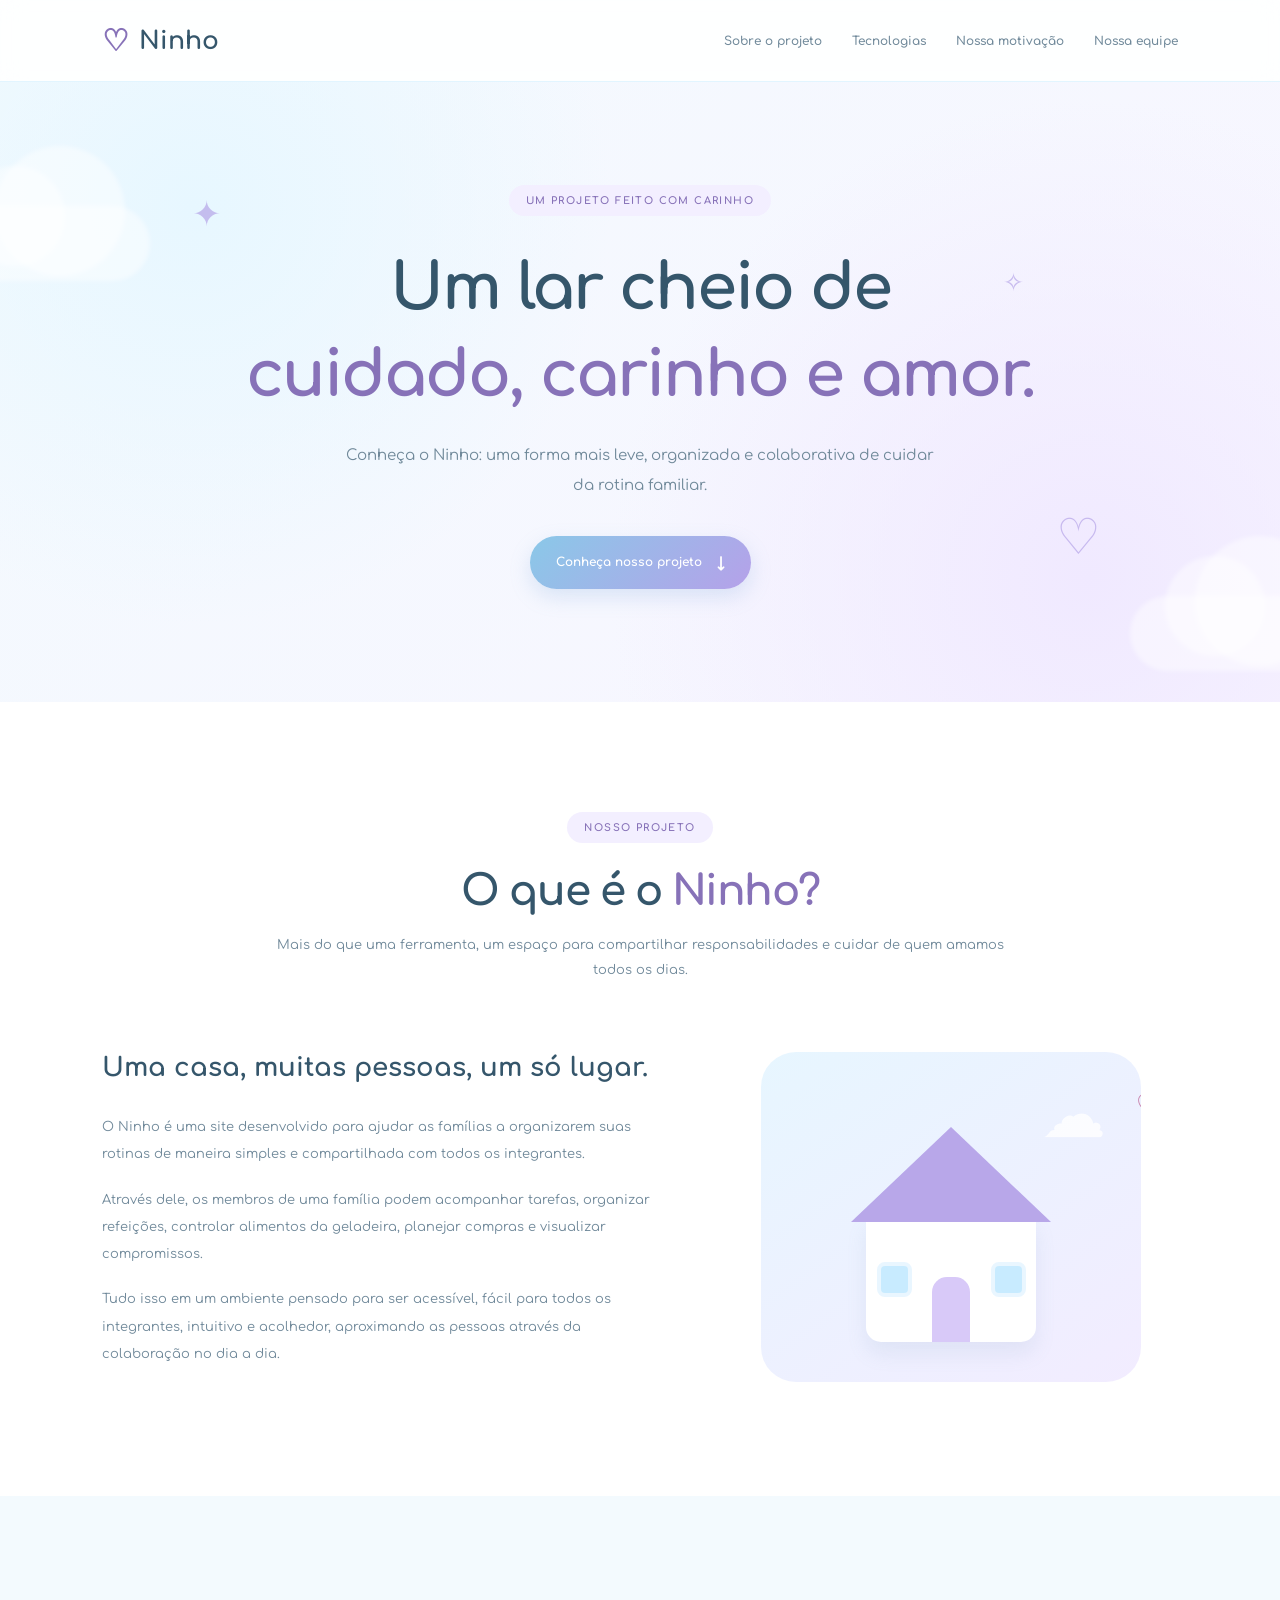
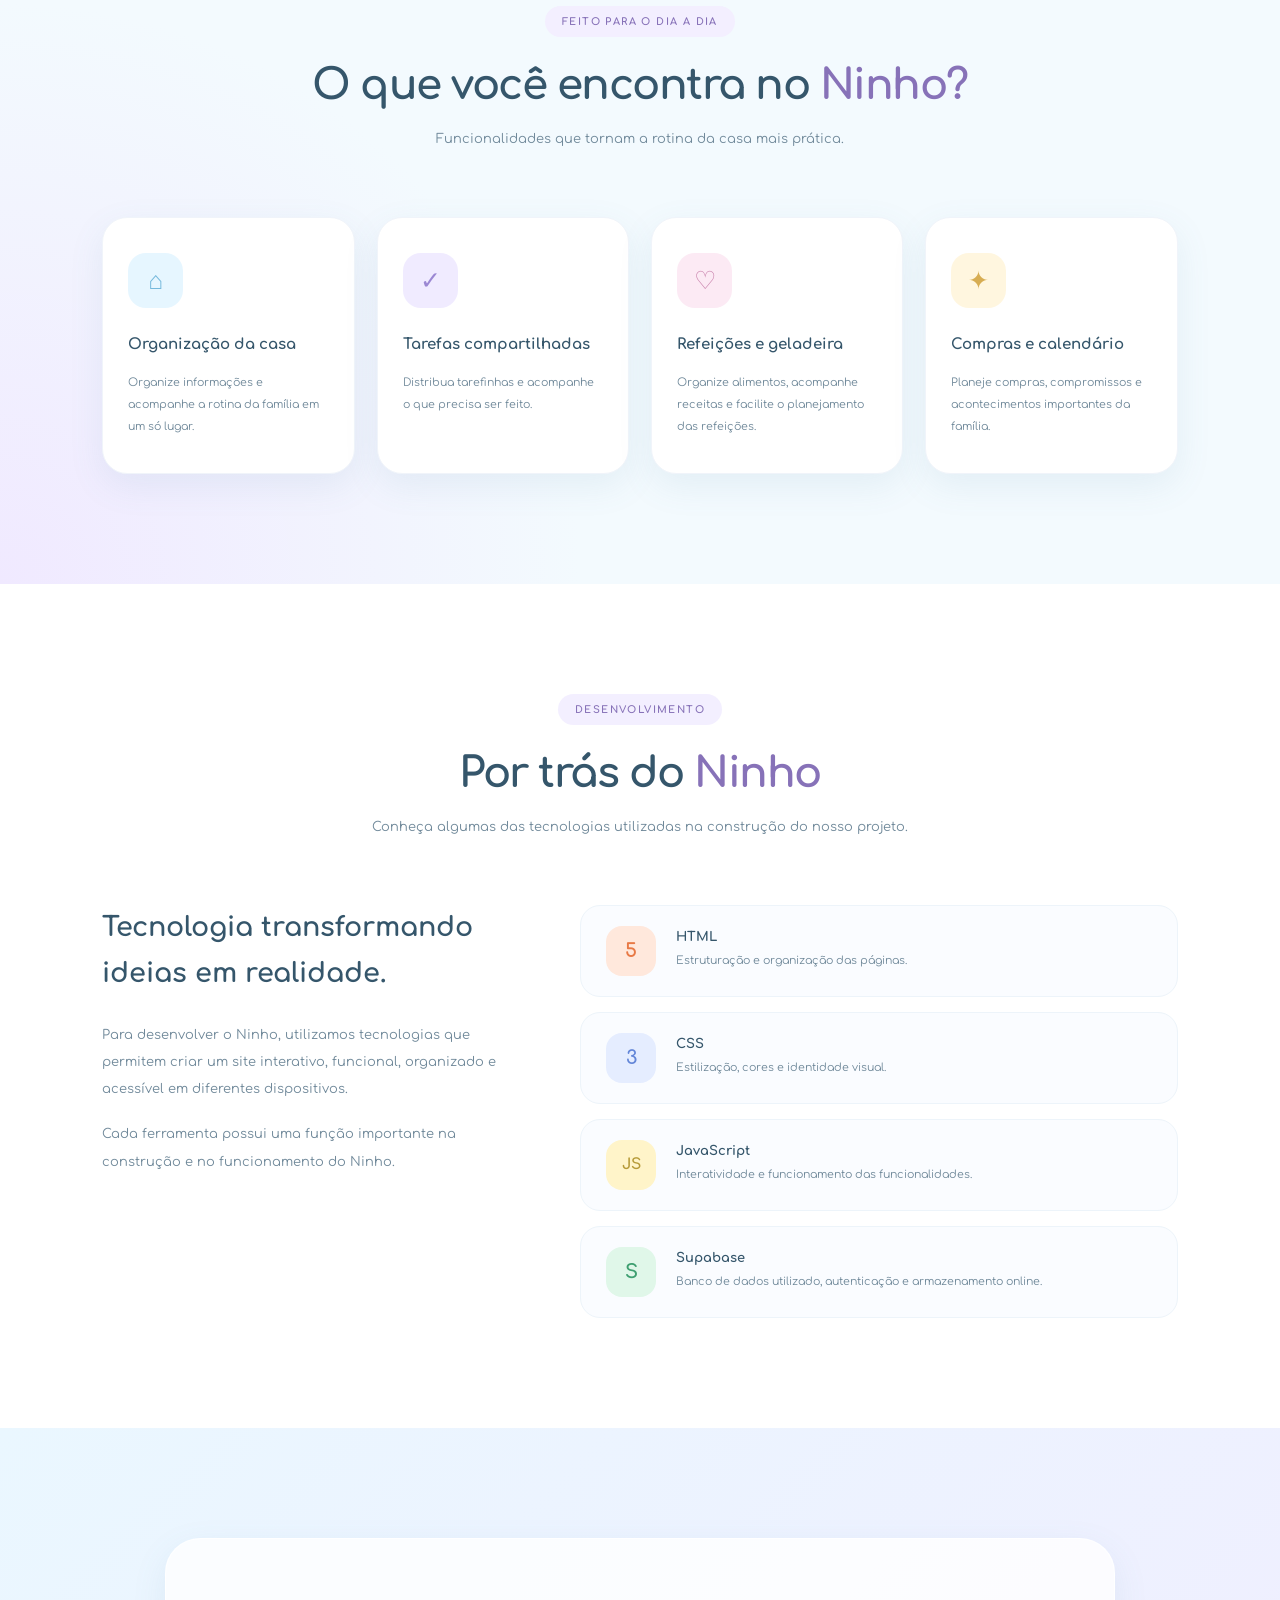
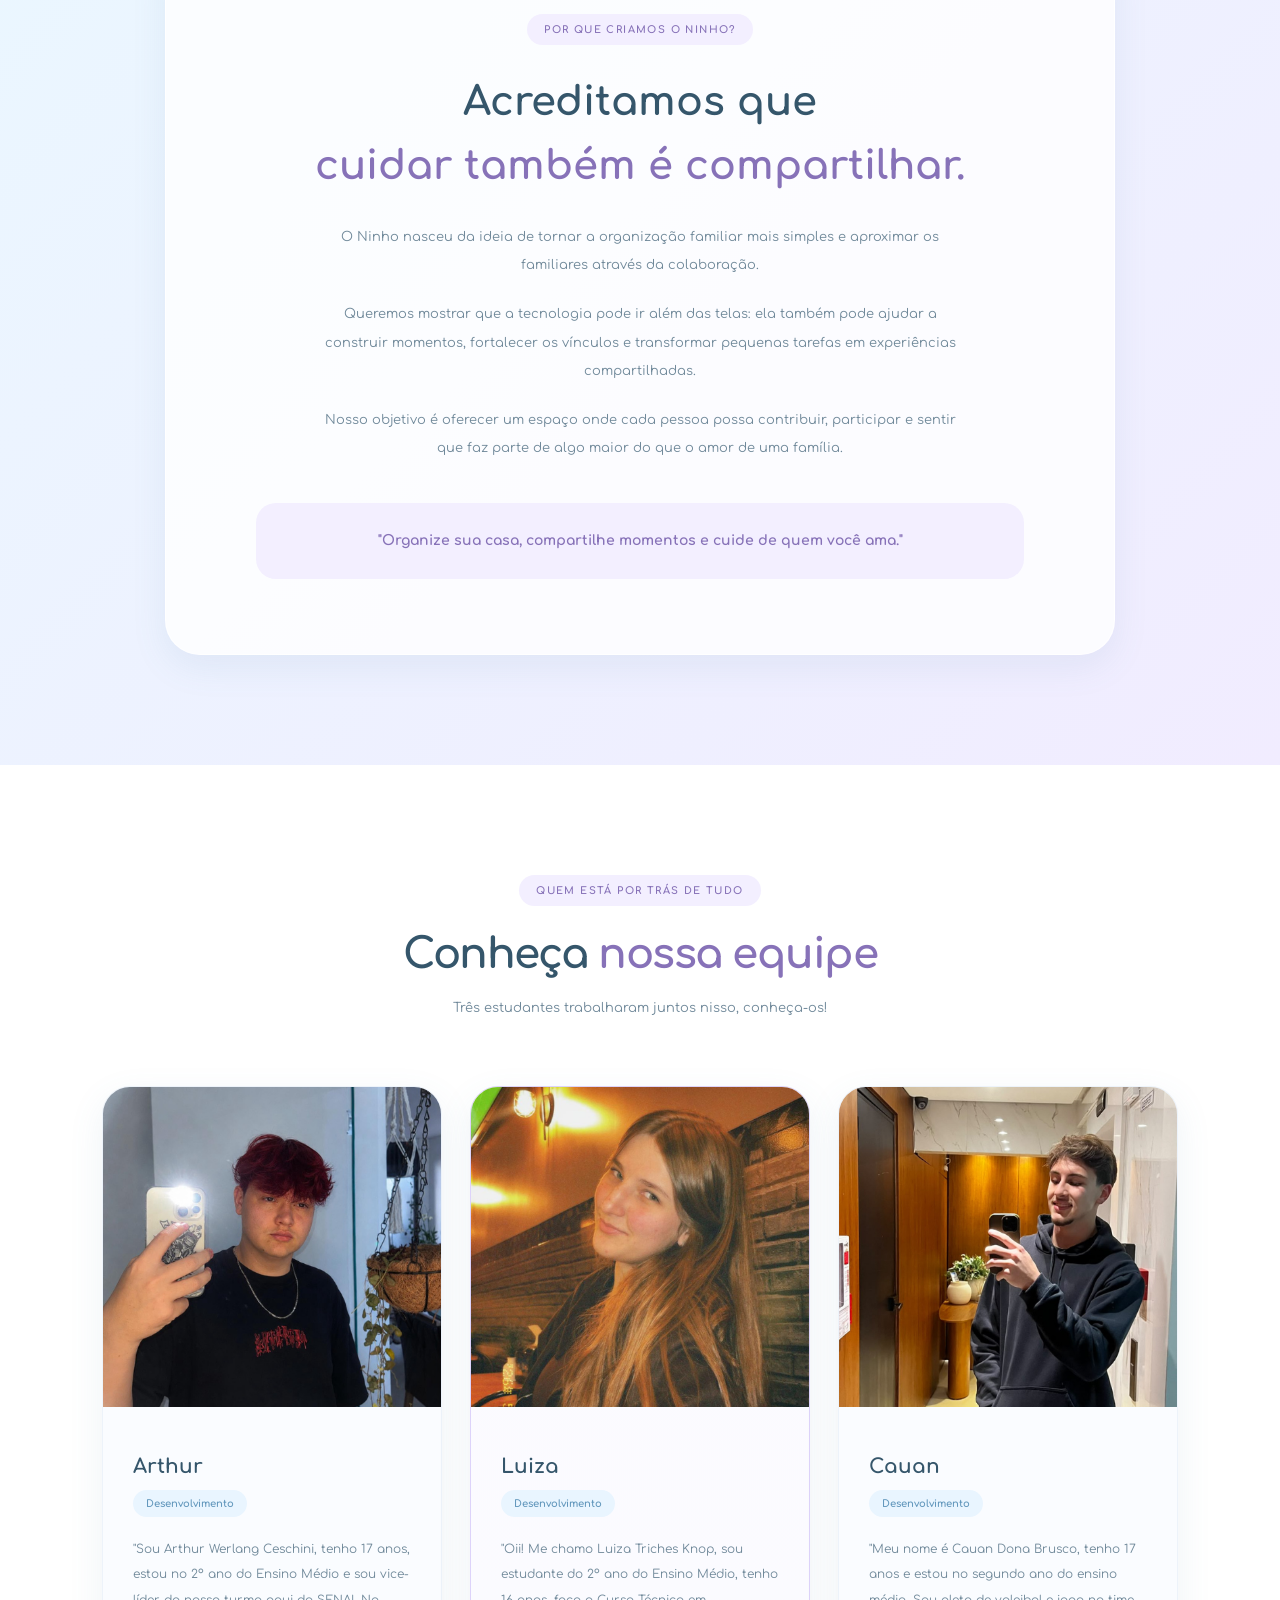
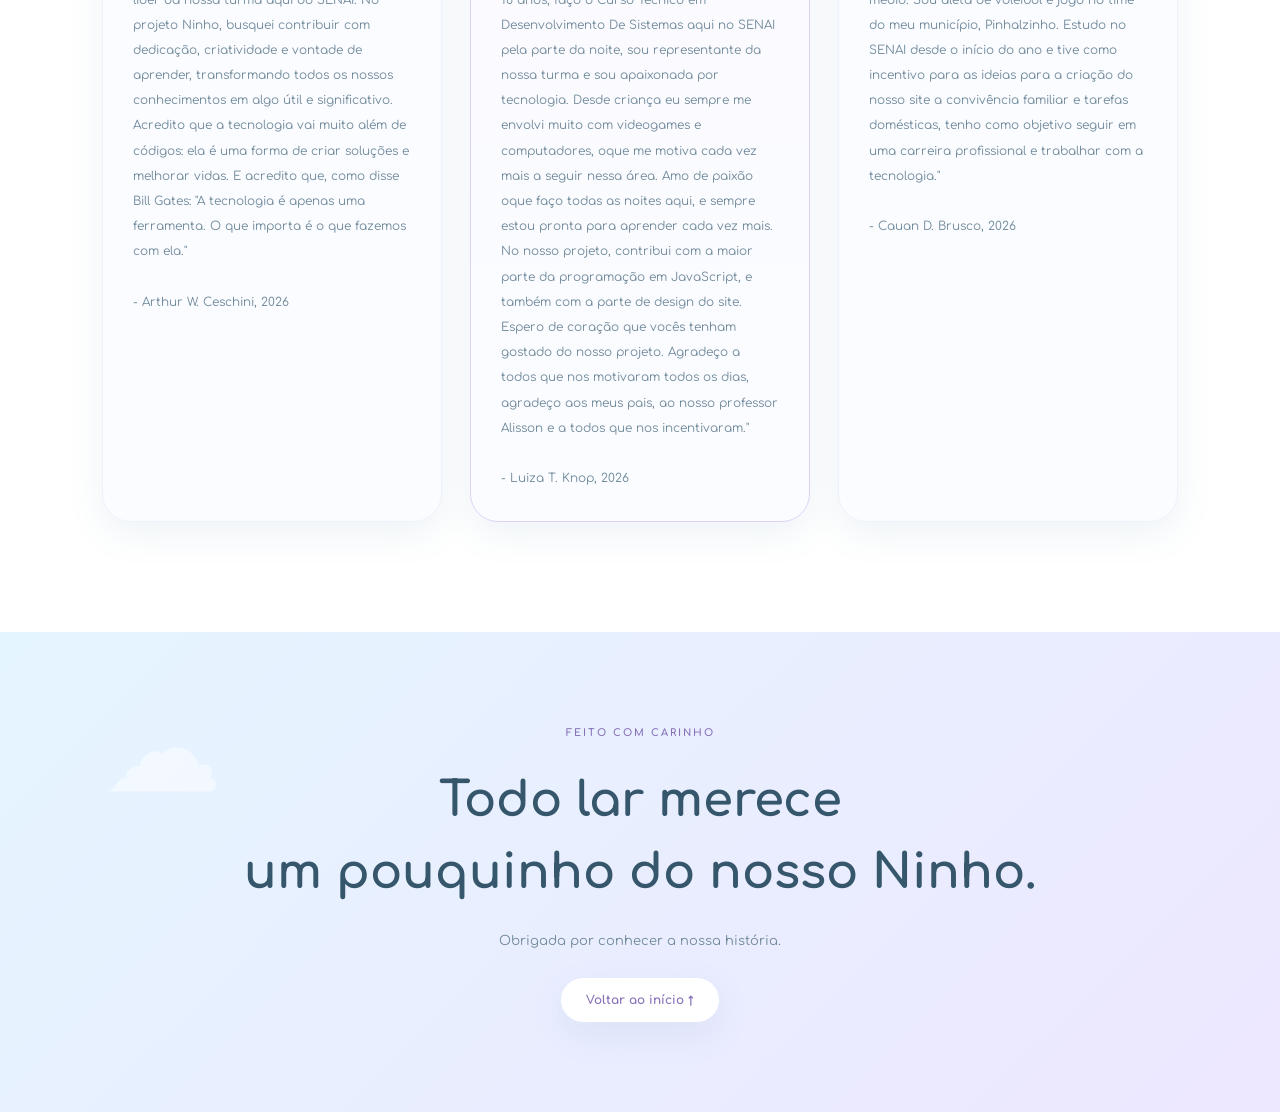
==== index.html @ 9956e3f7 "2" ====
<!DOCTYPE html>
<html lang="pt-BR">

<head>
    <meta charset="UTF-8">
    <meta name="viewport" content="width=device-width, initial-scale=1.0">

    <title>Sobre o Ninho | Nosso Projeto</title>

    <link rel="preconnect" href="https://fonts.googleapis.com">
    <link rel="preconnect" href="https://fonts.gstatic.com" crossorigin>

    <link href="https://fonts.googleapis.com/css2?family=Comfortaa:wght@400;500;600;700&display=swap" rel="stylesheet">

    <link rel="stylesheet" href="Informativa.css">

    <meta name="description" content="Conheça o Ninho, um projeto desenvolvido para tornar a organização familiar mais simples, leve e colaborativa.">
</head>

<body>

    <!-- CABEÇALHO -->
    <header class="cabecalho">

        <a href="#inicio" class="logo">
            <span class="logo-passaro">♡</span>
            Ninho
        </a>

        <nav class="navegacao">
            <a href="#sobre">Sobre o projeto</a>
            <a href="#tecnologias">Tecnologias</a>
            <a href="#motivacao">Nossa motivação</a>
            <a href="#equipe">Nossa equipe</a>
        </nav>

    </header>


    <!-- INÍCIO -->
    <section class="hero" id="inicio">

        <div class="hero-nuvem nuvem-1"></div>
        <div class="hero-nuvem nuvem-2"></div>

        <div class="hero-conteudo">

            <span class="etiqueta">UM PROJETO FEITO COM CARINHO</span>

            <h1>
                Um lar cheio de<br>
                <span>cuidado, carinho e amor.</span>
            </h1>

            <p>
                Conheça o Ninho: uma forma mais leve, organizada
                e colaborativa de cuidar da rotina familiar.
            </p>

            <a href="#sobre" class="botao-principal">
                Conheça nosso projeto
                <span>↓</span>
            </a>

        </div>

        <div class="hero-decoracao decoracao-1">✦</div>
        <div class="hero-decoracao decoracao-2">♡</div>
        <div class="hero-decoracao decoracao-3">✧</div>

    </section>


    <!-- SOBRE O NINHO -->
    <section class="secao sobre" id="sobre">

        <div class="titulo-secao">
            <span class="etiqueta">NOSSO PROJETO</span>

            <h2>O que é o <span>Ninho?</span></h2>

            <p>
                Mais do que uma ferramenta, um espaço para compartilhar
                responsabilidades e cuidar de quem amamos todos os dias.
            </p>
        </div>

        <div class="sobre-conteudo">

            <div class="sobre-texto">

                <h3>Uma casa, muitas pessoas, um só lugar.</h3>

                <p>
                    O Ninho é uma site desenvolvido para ajudar as
                    famílias a organizarem suas rotinas de maneira simples
                    e compartilhada com todos os integrantes.
                </p>

                <p>
                    Através dele, os membros de uma família podem
                    acompanhar tarefas, organizar refeições, controlar
                    alimentos da geladeira, planejar compras e visualizar
                    compromissos.
                </p>

                <p>
                    Tudo isso em um ambiente pensado para ser acessível,
                    fácil para todos os integrantes, intuitivo e 
                    acolhedor, aproximando as pessoas através da colaboração 
                    no dia a dia.
                </p>

            </div>

            <div class="sobre-ilustracao">

                <div class="ilustracao-card">

                    <div class="ilustracao-nuvem">☁</div>

                    <div class="casinha">
                        <div class="telhado"></div>

                        <div class="casa-corpo">
                            <div class="janela janela-esquerda"></div>
                            <div class="porta"></div>
                            <div class="janela janela-direita"></div>
                        </div>
                    </div>

                    <div class="ilustracao-coracao">♡</div>

                </div>

            </div>

        </div>

    </section>


    <!-- FUNCIONALIDADES -->
    <section class="secao funcionalidades">

        <div class="titulo-secao">

            <span class="etiqueta">FEITO PARA O DIA A DIA</span>

            <h2>O que você encontra no <span>Ninho?</span></h2>

            <p>
                Funcionalidades que tornam a rotina da casa mais prática.
            </p>

        </div>

        <div class="grid-funcionalidades">

            <article class="card-funcionalidade">
                <div class="icone-card icone-azul">⌂</div>

                <h3>Organização da casa</h3>

                <p>
                    Organize informações e acompanhe a rotina
                    da família em um só lugar.
                </p>
            </article>

            <article class="card-funcionalidade">
                <div class="icone-card icone-lilas">✓</div>

                <h3>Tarefas compartilhadas</h3>

                <p>
                    Distribua tarefinhas e acompanhe
                    o que precisa ser feito.
                </p>
            </article>

            <article class="card-funcionalidade">
                <div class="icone-card icone-rosa">♡</div>

                <h3>Refeições e geladeira</h3>

                <p>
                    Organize alimentos, acompanhe receitas
                    e facilite o planejamento das refeições.
                </p>
            </article>

            <article class="card-funcionalidade">
                <div class="icone-card icone-amarelo">✦</div>

                <h3>Compras e calendário</h3>

                <p>
                    Planeje compras, compromissos e
                    acontecimentos importantes da família.
                </p>
            </article>

        </div>

    </section>


    <!-- TECNOLOGIAS -->
    <section class="secao tecnologias" id="tecnologias">

        <div class="titulo-secao">

            <span class="etiqueta">DESENVOLVIMENTO</span>

            <h2>Por trás do <span>Ninho</span></h2>

            <p>
                Conheça algumas das tecnologias utilizadas
                na construção do nosso projeto.
            </p>

        </div>

        <div class="tecnologias-conteudo">

            <div class="tecnologias-texto">

                <h3>Tecnologia transformando ideias em realidade.</h3>

                <p>
                    Para desenvolver o Ninho, utilizamos tecnologias
                    que permitem criar um site interativo, funcional,
                    organizado e acessível em diferentes dispositivos.
                </p>

                <p>
                    Cada ferramenta possui uma função importante
                    na construção e no funcionamento do Ninho.
                </p>

            </div>

            <div class="lista-tecnologias">

                <article class="tecnologia-item">
                    <div class="tecnologia-simbolo html">5</div>

                    <div>
                        <h4>HTML</h4>
                        <p>Estruturação e organização das páginas.</p>
                    </div>
                </article>

                <article class="tecnologia-item">
                    <div class="tecnologia-simbolo css">3</div>

                    <div>
                        <h4>CSS</h4>
                        <p>Estilização, cores e identidade visual.</p>
                    </div>
                </article>

                <article class="tecnologia-item">
                    <div class="tecnologia-simbolo js">JS</div>

                    <div>
                        <h4>JavaScript</h4>
                        <p>Interatividade e funcionamento das funcionalidades.</p>
                    </div>
                </article>

                <article class="tecnologia-item">
                    <div class="tecnologia-simbolo supabase">S</div>

                    <div>
                        <h4>Supabase</h4>
                        <p>Banco de dados utilizado, autenticação e armazenamento online.</p>
                    </div>
                </article>
                </article>

            </div>

        </div>

    </section>


    <!-- MOTIVAÇÃO -->
    <section class="secao motivacao" id="motivacao">

        <div class="motivacao-card">

            <span class="etiqueta">POR QUE CRIAMOS O NINHO?</span>

            <h2>
                Acreditamos que<br>
                <span>cuidar também é compartilhar.</span>
            </h2>

            <p>
                O Ninho nasceu da ideia de tornar a organização familiar
                mais simples e aproximar os familiares através da colaboração.
            </p>

            <p>
                Queremos mostrar que a tecnologia pode ir além das telas:
                ela também pode ajudar a construir momentos, fortalecer os
                vínculos e transformar pequenas tarefas em experiências
                compartilhadas.
            </p>

            <p>
                Nosso objetivo é oferecer um espaço onde cada pessoa
                possa contribuir, participar e sentir que faz parte
                de algo maior do que o amor de uma família.
            </p>

            <div class="frase-final">
                "Organize sua casa, compartilhe momentos
                e cuide de quem você ama."
            </div>

        </div>

    </section>


    <!-- NOSSA EQUIPE -->
    <section class="secao equipe" id="equipe">

        <div class="titulo-secao">

            <span class="etiqueta">QUEM ESTÁ POR TRÁS DE TUDO</span>

            <h2>Conheça <span>nossa equipe</span></h2>

            <p>
                Três estudantes trabalharam juntos nisso, conheça-os!
            </p>

        </div>

        <div class="grid-equipe">


            <!-- ARTHUR -->
            <article class="card-integrante">

                <div class="foto-integrante">
                    <img src="imagens/Arthur.png" alt="Foto do Arthur">
                </div>

                <div class="integrante-info">

                    <h3>Arthur</h3>

                    <span class="integrante-funcao">
                        Desenvolvimento
                    </span>

                    <p>
                        "Sou Arthur Werlang Ceschini, tenho 17 anos, estou 
                        no 2º ano do Ensino Médio e sou vice-líder da nossa 
                        turma aqui do SENAI. No projeto Ninho, busquei 
                        contribuir com dedicação, criatividade e vontade de 
                        aprender, transformando todos os nossos conhecimentos
                        em algo útil e significativo. Acredito que a tecnologia 
                        vai muito além de códigos: ela é uma forma de criar
                        soluções  e melhorar vidas. E acredito que, como disse
                        Bill Gates: "A tecnologia é apenas uma ferramenta. O que 
                        importa é o que fazemos com ela."
                        <br><br>
                        - Arthur W. Ceschini, 2026
                    </p>

                </div>

            </article>


            <!-- LUIZA - CENTRO -->
            <article class="card-integrante integrante-destaque">

                <div class="foto-integrante">
                    <img src="imagens/Luiza.png" alt="Foto da Luiza">
                </div>

                <div class="integrante-info">

                    <h3>Luiza</h3>

                    <span class="integrante-funcao">
                        Desenvolvimento
                    </span>

                    <p>
                        "Oii! Me chamo Luiza Triches Knop, sou estudante do 2º ano do 
                        Ensino Médio, tenho 16 anos, faço o Curso Técnico em Desenvolvimento
                        De Sistemas aqui no SENAI pela parte da noite, sou representante
                        da nossa turma e sou apaixonada por tecnologia. Desde criança eu
                        sempre me envolvi muito com videogames e computadores, oque me
                        motiva cada vez mais a seguir nessa área. Amo de paixão oque faço
                        todas as noites aqui, e sempre estou pronta para aprender cada vez
                        mais. No nosso projeto, contribui com a maior parte da programação
                        em JavaScript, e também com a parte de design do site. Espero
                        de coração que vocês tenham gostado do nosso projeto. Agradeço a
                        todos que nos motivaram todos os dias, agradeço aos meus pais, ao
                        nosso professor Alisson e a todos que nos incentivaram."
                        <br><br>
                        - Luiza T. Knop, 2026
                    </p>

                </div>

            </article>


            <!-- CAUAN -->
            <article class="card-integrante">

                <div class="foto-integrante">
                    <img src="imagens/Cauan.png" alt="Foto do Cauan">
                </div>

                <div class="integrante-info">

                    <h3>Cauan</h3>

                    <span class="integrante-funcao">
                        Desenvolvimento
                    </span>

                    <p>
                        "Meu nome é Cauan Dona Brusco, tenho 17 anos e estou 
                        no segundo ano do ensino médio. Sou aleta de voleibol 
                        e jogo no time do meu município, Pinhalzinho. Estudo 
                        no SENAI desde o início do ano e tive como incentivo 
                        para as ideias para a criação do nosso site a convivência 
                        familiar e tarefas domésticas, tenho como objetivo seguir 
                        em uma carreira profissional e trabalhar com a tecnologia."
                        <br><br>
                        - Cauan D. Brusco, 2026
                    </p>

                </div>

            </article>


        </div>

    </section>


    <!-- FINAL -->
    <section class="final">

        <div class="final-nuvem">☁</div>

        <div class="final-conteudo">

            <span>FEITO COM CARINHO</span>

            <h2>Todo lar merece<br>um pouquinho do nosso Ninho.</h2>

            <p>
                Obrigada por conhecer a nossa história.
            </p>

            <a href="#inicio" class="botao-final">
                Voltar ao início ↑
            </a>

        </div>

    </section>

</body>
</html>
---- Informativa.css ----
/* ========================================
   CONFIGURAÇÕES GERAIS
======================================== */

:root {
    --azul-fundo: #F3FAFE;
    --azul-claro: #E3F4FD;
    --azul: #C8EBFF;
    --azul-medio: #76B9DC;
    --azul-escuro: #35566B;

    --lilas-claro: #F3EFFF;
    --lilas: #EEE9FF;
    --lilas-medio: #C9B8F5;
    --lilas-escuro: #8772B8;

    --rosa: #FCE8F4;
    --rosa-escuro: #C982AC;

    --texto: #35566B;
    --texto-suave: #70899A;
    --branco: #FFFFFF;

    --sombra: 0 12px 35px rgba(91, 133, 164, 0.10);
    --sombra-hover: 0 18px 40px rgba(91, 133, 164, 0.16);
}

* {
    margin: 0;
    padding: 0;
    box-sizing: border-box;
    scroll-behavior: smooth;
}

body {
    background: var(--azul-fundo);
    color: var(--texto);
    font-family: "Comfortaa", sans-serif;
    overflow-x: hidden;
}

a {
    text-decoration: none;
    color: inherit;
}

section {
    scroll-margin-top: 100px;
}


/* ========================================
   CABEÇALHO
======================================== */

.cabecalho {
    width: 100%;
    height: 82px;
    padding: 0 8%;

    display: flex;
    align-items: center;
    justify-content: space-between;

    background: rgba(255, 255, 255, 0.85);
    backdrop-filter: blur(12px);

    border-bottom: 1px solid rgba(200, 235, 255, 0.5);

    position: sticky;
    top: 0;
    z-index: 100;
}

.logo {
    display: flex;
    align-items: center;
    gap: 10px;

    font-size: 25px;
    font-weight: 700;
    color: var(--azul-escuro);
}

.logo-passaro {
    color: var(--lilas-escuro);
    font-size: 30px;
}

.navegacao {
    display: flex;
    align-items: center;
    gap: 30px;
}

.navegacao a {
    font-size: 12px;
    font-weight: 600;
    color: var(--texto-suave);
    transition: 0.3s;
}

.navegacao a:hover {
    color: var(--lilas-escuro);
}


/* ========================================
   HERO / INÍCIO
======================================== */

.hero {
    min-height: 620px;
    padding: 100px 8% 110px;

    position: relative;
    overflow: hidden;

    display: flex;
    align-items: center;
    justify-content: center;

    text-align: center;

    background:
        radial-gradient(circle at 15% 20%, #E7F7FF 0%, transparent 35%),
        radial-gradient(circle at 85% 80%, #F0E9FF 0%, transparent 40%),
        linear-gradient(135deg, #F3FAFE, #F8F5FF);
}

.hero-conteudo {
    position: relative;
    z-index: 2;
    max-width: 800px;
}

.etiqueta {
    display: inline-block;

    padding: 10px 17px;
    border-radius: 50px;

    background: var(--lilas-claro);
    color: var(--lilas-escuro);

    font-size: 10px;
    font-weight: 700;
    letter-spacing: 1.4px;
}

.hero h1 {
    margin: 30px 0 22px;

    font-size: clamp(36px, 5vw, 64px);
    line-height: 1.35;
    font-weight: 700;
    letter-spacing: -2px;
}

.hero h1 span {
    color: var(--lilas-escuro);
}

.hero p {
    max-width: 600px;
    margin: 0 auto;

    font-size: 15px;
    line-height: 2;
    color: var(--texto-suave);
}

.botao-principal {
    margin-top: 35px;

    display: inline-flex;
    align-items: center;
    gap: 15px;

    padding: 17px 26px;
    border-radius: 50px;

    background: linear-gradient(135deg, #8AC8E8, #B5A1E9);
    color: white;

    font-size: 12px;
    font-weight: 700;

    box-shadow: 0 8px 20px rgba(133, 171, 218, 0.25);

    transition: 0.3s;
}

.botao-principal:hover {
    transform: translateY(-4px);
    box-shadow: 0 12px 25px rgba(133, 171, 218, 0.35);
}

.botao-principal span {
    font-size: 17px;
}

.hero-decoracao {
    position: absolute;
    color: #B6A5E8;
    opacity: 0.7;
    z-index: 1;
}

.decoracao-1 {
    top: 18%;
    left: 15%;
    font-size: 35px;
}

.decoracao-2 {
    bottom: 22%;
    right: 14%;
    font-size: 50px;
}

.decoracao-3 {
    top: 30%;
    right: 20%;
    font-size: 25px;
}

.hero-nuvem {
    position: absolute;
    width: 220px;
    height: 75px;
    border-radius: 100px;

    background: rgba(255, 255, 255, 0.45);
    filter: blur(2px);
}

.hero-nuvem::before,
.hero-nuvem::after {
    content: "";
    position: absolute;

    background: inherit;
    border-radius: 50%;
}

.hero-nuvem::before {
    width: 100px;
    height: 100px;
    top: -40px;
    left: 35px;
}

.hero-nuvem::after {
    width: 130px;
    height: 130px;
    top: -60px;
    right: 25px;
}

.nuvem-1 {
    top: 20%;
    left: -70px;
}

.nuvem-2 {
    bottom: 5%;
    right: -70px;
}


/* ========================================
   SEÇÕES
======================================== */

.secao {
    padding: 110px 8%;
}

.titulo-secao {
    text-align: center;
    max-width: 750px;
    margin: 0 auto 65px;
}

.titulo-secao h2 {
    font-size: clamp(28px, 4vw, 42px);
    margin: 25px 0 18px;
    letter-spacing: -1.5px;
}

.titulo-secao h2 span {
    color: var(--lilas-escuro);
}

.titulo-secao > p {
    font-size: 13px;
    line-height: 1.9;
    color: var(--texto-suave);
}


/* ========================================
   SOBRE O NINHO
======================================== */

.sobre {
    background: white;
}

.sobre-conteudo {
    display: grid;
    grid-template-columns: 1.1fr 0.9fr;
    align-items: center;
    gap: 70px;

    max-width: 1150px;
    margin: 0 auto;
}

.sobre-texto h3 {
    font-size: 26px;
    line-height: 1.6;
    margin-bottom: 25px;
}

.sobre-texto p {
    font-size: 13px;
    line-height: 2.1;
    color: var(--texto-suave);
    margin-bottom: 18px;
}

.sobre-ilustracao {
    display: flex;
    justify-content: center;
}

.ilustracao-card {
    width: 100%;
    max-width: 380px;
    min-height: 330px;

    display: flex;
    flex-direction: column;
    align-items: center;
    justify-content: center;

    gap: 25px;

    background: linear-gradient(145deg, #E7F6FF, #F2ECFF);
    border-radius: 35px;

    position: relative;
    overflow: hidden;
}

.ilustracao-card > span {
    font-size: 11px;
    color: var(--lilas-escuro);
    font-weight: 600;
}

.ilustracao-nuvem {
    position: absolute;
    top: 25px;
    right: 35px;

    font-size: 65px;
    color: white;
    opacity: 0.8;
}

.casinha {
    position: relative;
    margin-top: 35px;
}

.telhado {
    width: 0;
    height: 0;

    border-left: 100px solid transparent;
    border-right: 100px solid transparent;
    border-bottom: 95px solid #B8A7E9;

    position: relative;
    z-index: 2;
}

.casa-corpo {
    width: 170px;
    height: 125px;

    margin: -5px auto 0;

    background: #FFFFFF;
    border-radius: 5px 5px 15px 15px;

    display: flex;
    justify-content: space-around;
    align-items: center;

    box-shadow: 0 12px 20px rgba(116, 145, 180, 0.12);
}

.janela {
    width: 35px;
    height: 35px;

    background: #C8EBFF;
    border: 4px solid #E9F6FF;
    border-radius: 8px;
}

.porta {
    width: 38px;
    height: 65px;

    background: #D8C9F8;
    border-radius: 15px 15px 0 0;
    align-self: flex-end;
}

.ilustracao-coracao {
    position: absolute;
    right: -25px;
    top: 35px;

    color: #C982AC;
    font-size: 35px;
}


/* ========================================
   FUNCIONALIDADES
======================================== */

.funcionalidades {
    background:
        radial-gradient(circle at 0% 100%, #F0E9FF, transparent 40%),
        var(--azul-fundo);
}

.grid-funcionalidades {
    display: grid;
    grid-template-columns: repeat(4, 1fr);
    gap: 22px;

    max-width: 1200px;
    margin: 0 auto;
}

.card-funcionalidade {
    padding: 35px 25px;

    background: white;
    border: 1px solid #F0F4FA;
    border-radius: 25px;

    box-shadow: var(--sombra);

    transition: 0.3s;
}

.card-funcionalidade:hover {
    transform: translateY(-7px);
    box-shadow: var(--sombra-hover);
}

.icone-card {
    width: 55px;
    height: 55px;

    display: flex;
    align-items: center;
    justify-content: center;

    border-radius: 18px;
    font-size: 25px;

    margin-bottom: 25px;
}

.icone-azul {
    background: #E6F6FF;
    color: #76B9DC;
}

.icone-lilas {
    background: #F0EBFF;
    color: #9B87D3;
}

.icone-rosa {
    background: #FCEAF4;
    color: #C982AC;
}

.icone-amarelo {
    background: #FFF6DF;
    color: #D7AD53;
}

.card-funcionalidade h3 {
    font-size: 15px;
    margin-bottom: 15px;
    line-height: 1.6;
}

.card-funcionalidade p {
    font-size: 11px;
    line-height: 2;
    color: var(--texto-suave);
}


/* ========================================
   TECNOLOGIAS
======================================== */

.tecnologias {
    background: white;
}

.tecnologias-conteudo {
    display: grid;
    grid-template-columns: 0.8fr 1.2fr;
    gap: 80px;

    max-width: 1100px;
    margin: 0 auto;
}

.tecnologias-texto h3 {
    font-size: 27px;
    line-height: 1.7;
    margin-bottom: 25px;
}

.tecnologias-texto p {
    font-size: 13px;
    line-height: 2.1;
    color: var(--texto-suave);
    margin-bottom: 18px;
}

.lista-tecnologias {
    display: flex;
    flex-direction: column;
    gap: 15px;
}

.tecnologia-item {
    display: flex;
    align-items: center;
    gap: 20px;

    padding: 20px 25px;

    background: #FAFCFF;
    border: 1px solid #EDF4FA;
    border-radius: 20px;

    transition: 0.3s;
}

.tecnologia-item:hover {
    transform: translateX(5px);
    background: #F7F8FF;
}

.tecnologia-simbolo {
    width: 50px;
    height: 50px;
    flex-shrink: 0;

    display: flex;
    align-items: center;
    justify-content: center;

    border-radius: 16px;

    font-size: 19px;
    font-weight: 700;
}

.html {
    background: #FFE8DC;
    color: #E87945;
}

.css {
    background: #E5EDFF;
    color: #6386D8;
}

.js {
    background: #FFF4C9;
    color: #B69A38;
    font-size: 15px;
}

.supabase {
    background: #E0F7E9;
    color: #3E9F70;
}

.pwa {
    background: #EEE8FF;
    color: #9278CC;
}

.tecnologia-item h4 {
    font-size: 13px;
    margin-bottom: 8px;
}

.tecnologia-item p {
    font-size: 11px;
    line-height: 1.7;
    color: var(--texto-suave);
}


/* ========================================
   MOTIVAÇÃO
======================================== */

.motivacao {
    background: linear-gradient(135deg, #EAF7FF, #F1ECFF);
}

.motivacao-card {
    max-width: 950px;
    margin: 0 auto;

    padding: 75px 90px;

    background: rgba(255, 255, 255, 0.8);
    border: 1px solid rgba(255, 255, 255, 0.8);
    border-radius: 35px;

    text-align: center;

    box-shadow: var(--sombra);

    position: relative;
    overflow: hidden;
}

.motivacao-card h2 {
    font-size: clamp(26px, 4vw, 40px);
    line-height: 1.6;
    margin: 25px 0;
}

.motivacao-card h2 span {
    color: var(--lilas-escuro);
}

.motivacao-card > p {
    max-width: 650px;
    margin: 0 auto 20px;

    font-size: 13px;
    line-height: 2.2;
    color: var(--texto-suave);
}

.motivacao-decoracao {
    position: absolute;
    right: 40px;
    top: 30px;

    font-size: 70px;
    color: #E8DFFF;
}

.frase-final {
    margin-top: 40px;
    padding: 25px;

    background: var(--lilas-claro);
    border-radius: 20px;

    color: var(--lilas-escuro);
    font-size: 14px;
    font-weight: 700;
    line-height: 1.9;
}


/* ========================================
   EQUIPE
======================================== */

.equipe {
    background: white;
}

/* Os três integrantes ficam lado a lado */
.grid-equipe {
    display: grid;
    grid-template-columns: repeat(3, minmax(0, 1fr));
    align-items: stretch;
    gap: 28px;

    max-width: 1200px;
    margin: 0 auto;
}

/* Cartões */
.card-integrante {
    background: #FAFCFF;

    border: 1px solid #EDF3FA;
    border-radius: 28px;

    overflow: hidden;

    box-shadow: var(--sombra);

    transition: 0.3s;
}

.card-integrante:hover {
    transform: translateY(-8px);
    box-shadow: var(--sombra-hover);
}

/* Fotos */
.foto-integrante {
    width: 100%;
    height: 320px;

    background: linear-gradient(145deg, #DDF3FF, #EDE5FF);

    overflow: hidden;
}

.foto-integrante img {
    width: 100%;
    height: 100%;

    object-fit: cover;
    object-position: center;

    display: block;
}

/* Informações */
.integrante-info {
    padding: 30px;
}

.integrante-numero {
    font-size: 9px;
    font-weight: 700;
    letter-spacing: 1.2px;
    color: var(--lilas-escuro);
}

.integrante-info h3 {
    font-size: 20px;
    margin: 18px 0 12px;
}

.integrante-funcao {
    display: inline-block;

    padding: 8px 13px;
    border-radius: 30px;

    background: #E9F5FF;
    color: #6398BD;

    font-size: 10px;
    font-weight: 700;
}

.integrante-info p {
    margin-top: 20px;

    font-size: 12px;
    line-height: 2.1;
    color: var(--texto-suave);
}

/* Destaque discreto para a Luiza no centro */
.integrante-destaque {
    border-color: #DDD3FA;
    background: linear-gradient(180deg, #FCFAFF, #FAFCFF);
}


/* ========================================
   FINAL
======================================== */

.final {
    min-height: 420px;
    padding: 90px 8%;

    background: linear-gradient(135deg, #E5F5FF, #EDE7FF);

    display: flex;
    align-items: center;
    justify-content: center;

    position: relative;
    overflow: hidden;

    text-align: center;
}

.final-conteudo {
    position: relative;
    z-index: 2;
}

.final-conteudo > span {
    font-size: 10px;
    font-weight: 700;
    letter-spacing: 2px;
    color: var(--lilas-escuro);
}

.final h2 {
    font-size: clamp(30px, 5vw, 48px);
    line-height: 1.5;
    margin: 25px 0;
}

.final p {
    font-size: 13px;
    color: var(--texto-suave);
}

.botao-final {
    display: inline-block;

    margin-top: 30px;
    padding: 15px 25px;

    background: white;
    color: var(--lilas-escuro);

    border-radius: 50px;

    font-size: 12px;
    font-weight: 700;

    box-shadow: var(--sombra);

    transition: 0.3s;
}

.botao-final:hover {
    transform: translateY(-4px);
}

.final-nuvem {
    position: absolute;
    left: 8%;
    top: 10%;

    font-size: 120px;
    color: white;
    opacity: 0.5;
}


/* ========================================
   RODAPÉ
======================================== */

.rodape {
    padding: 45px 8%;

    background: white;

    display: flex;
    flex-direction: column;
    align-items: center;
    gap: 12px;

    text-align: center;
}

.rodape-logo {
    font-size: 24px;
    font-weight: 700;
    color: var(--azul-escuro);
}

.rodape-logo span {
    color: var(--lilas-escuro);
}

.rodape p {
    font-size: 11px;
    color: var(--texto-suave);
}

.rodape-creditos {
    margin-top: 10px;

    font-size: 10px;
    color: #A5B5C3;
}


/* ========================================
   TABLETS
======================================== */

@media (max-width: 1000px) {

    .cabecalho {
        padding: 0 5%;
    }

    .navegacao {
        gap: 18px;
    }

    .navegacao a {
        font-size: 10px;
    }

    .secao {
        padding: 90px 6%;
    }

    .grid-funcionalidades {
        grid-template-columns: repeat(2, 1fr);
    }

    .sobre-conteudo {
        gap: 35px;
    }

    .tecnologias-conteudo {
        gap: 40px;
    }

    .grid-equipe {
        gap: 18px;
    }

    .foto-integrante {
        height: 250px;
    }

    .integrante-info {
        padding: 22px;
    }

    .motivacao-card {
        padding: 65px 50px;
    }
}


/* ========================================
   CELULARES
======================================== */

@media (max-width: 700px) {

    .cabecalho {
        height: auto;
        min-height: 75px;

        padding: 20px 6%;

        flex-direction: column;
        gap: 20px;
    }

    .logo {
        font-size: 23px;
    }

    .navegacao {
        width: 100%;

        display: flex;
        justify-content: center;
        flex-wrap: wrap;

        gap: 15px 22px;
    }

    .navegacao a {
        font-size: 10px;
    }

    .hero {
        min-height: 550px;
        padding: 80px 7%;
    }

    .hero h1 {
        font-size: 36px;
        letter-spacing: -1px;
    }

    .hero p {
        font-size: 12px;
        line-height: 2;
    }

    .hero-decoracao {
        opacity: 0.4;
    }

    .decoracao-1 {
        left: 5%;
        top: 10%;
    }

    .decoracao-2 {
        right: 5%;
        bottom: 10%;
    }

    .secao {
        padding: 75px 6%;
    }

    .titulo-secao {
        margin-bottom: 45px;
    }

    .titulo-secao h2 {
        font-size: 30px;
        line-height: 1.5;
    }

    .titulo-secao > p {
        font-size: 12px;
    }

    .sobre-conteudo {
        grid-template-columns: 1fr;
        gap: 35px;
    }

    .sobre-texto h3 {
        font-size: 23px;
    }

    .sobre-texto p {
        font-size: 12px;
    }

    .ilustracao-card {
        min-height: 300px;
    }

    .grid-funcionalidades {
        grid-template-columns: 1fr;
        gap: 18px;
    }

    .card-funcionalidade {
        padding: 28px;
    }

    .card-funcionalidade p {
        font-size: 12px;
    }

    .tecnologias-conteudo {
        grid-template-columns: 1fr;
        gap: 35px;
    }

    .tecnologias-texto h3 {
        font-size: 23px;
    }

    .tecnologias-texto p {
        font-size: 12px;
    }

    .tecnologia-item {
        padding: 17px;
        gap: 15px;
    }

    .tecnologia-item p {
        font-size: 10px;
    }

    .motivacao-card {
        padding: 55px 25px;
        border-radius: 25px;
    }

    .motivacao-card h2 {
        font-size: 27px;
    }

    .motivacao-card > p {
        font-size: 12px;
    }

    .motivacao-decoracao {
        right: 15px;
        top: 15px;
        font-size: 45px;
    }

    .frase-final {
        font-size: 12px;
    }

    /* No celular, os cartões ficam um abaixo do outro */
    .grid-equipe {
        grid-template-columns: 1fr;
        gap: 25px;
        max-width: 430px;
    }

    .foto-integrante {
        height: 350px;
    }

    .integrante-info {
        padding: 30px;
    }

    .integrante-info p {
        font-size: 12px;
    }

    .final {
        min-height: 380px;
        padding: 70px 6%;
    }

    .final h2 {
        font-size: 32px;
    }

    .final-nuvem {
        font-size: 80px;
        left: -15px;
    }

    .rodape {
        padding: 40px 6%;
    }
}


/* ========================================
   CELULARES PEQUENOS
======================================== */

@media (max-width: 380px) {

    .hero h1 {
        font-size: 30px;
    }

    .titulo-secao h2 {
        font-size: 26px;
    }

    .navegacao {
        gap: 12px;
    }

    .navegacao a {
        font-size: 9px;
    }

    .foto-integrante {
        height: 280px;
    }
}
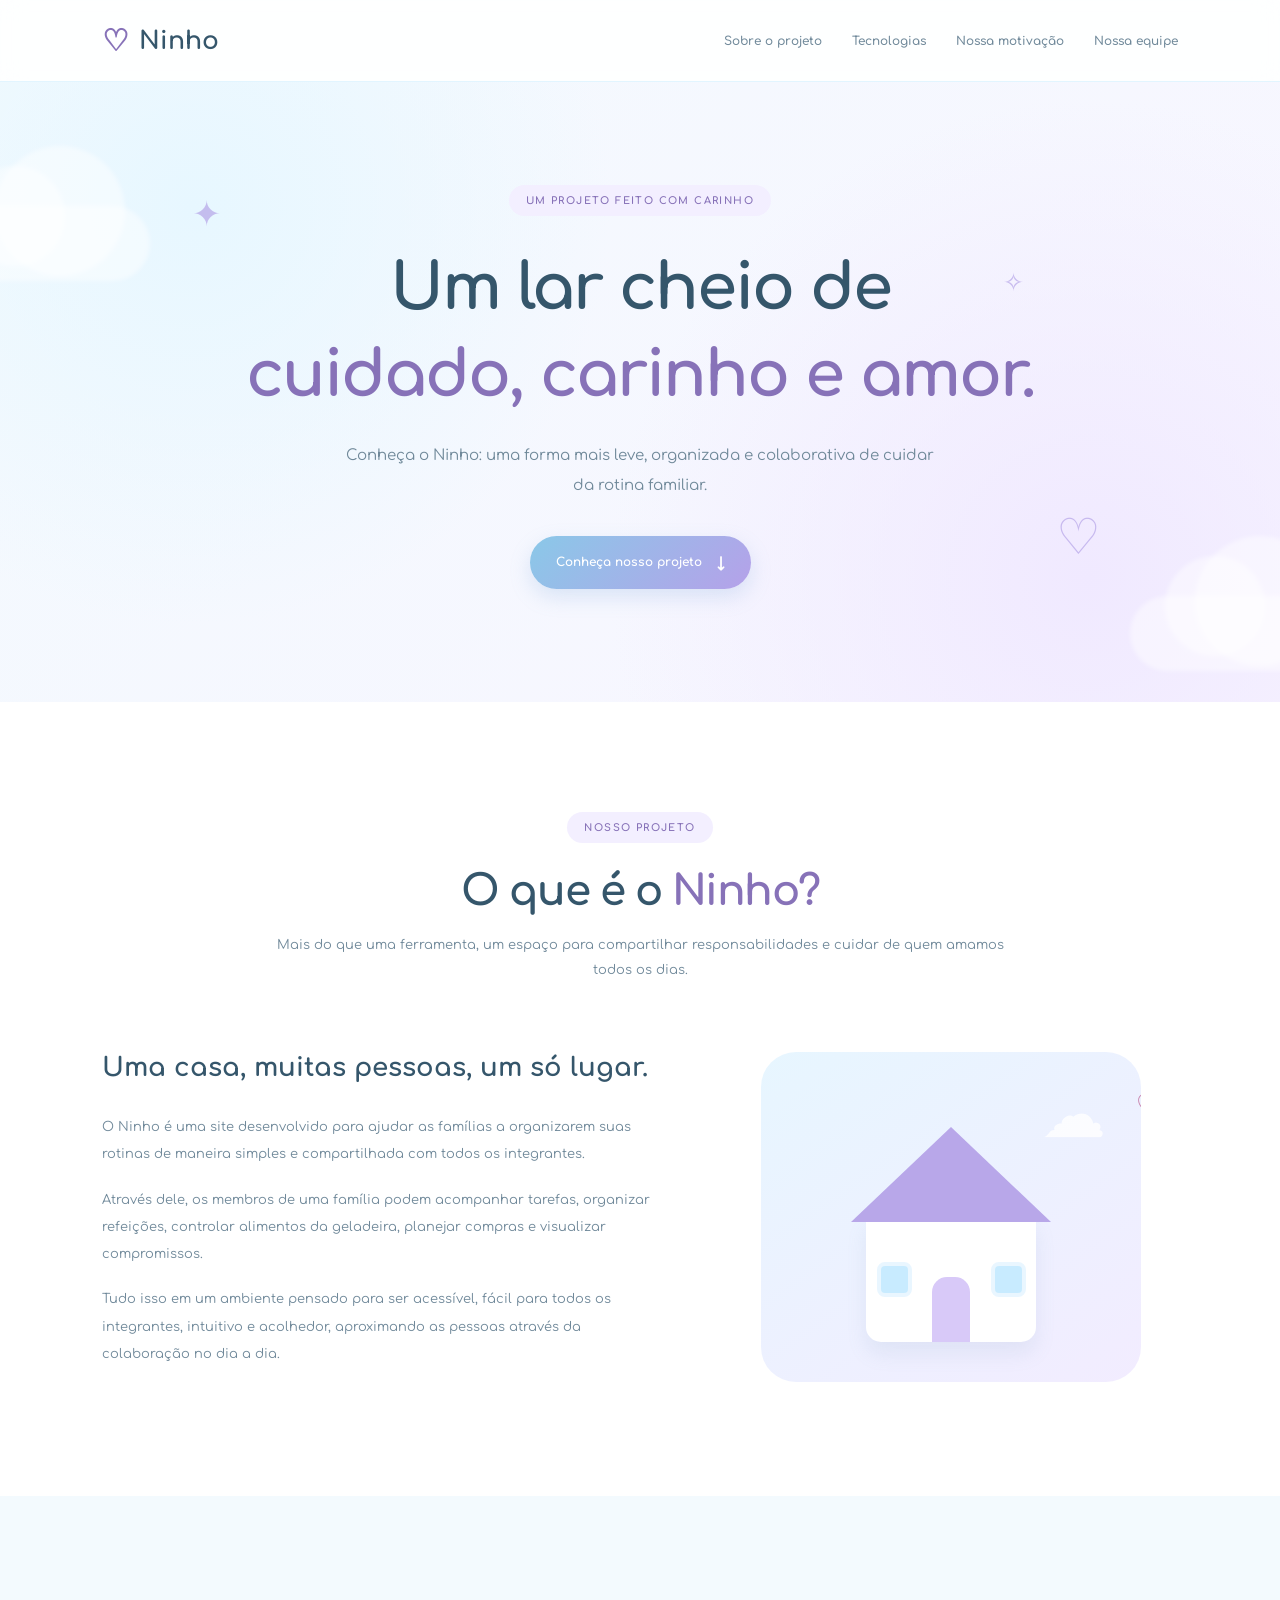
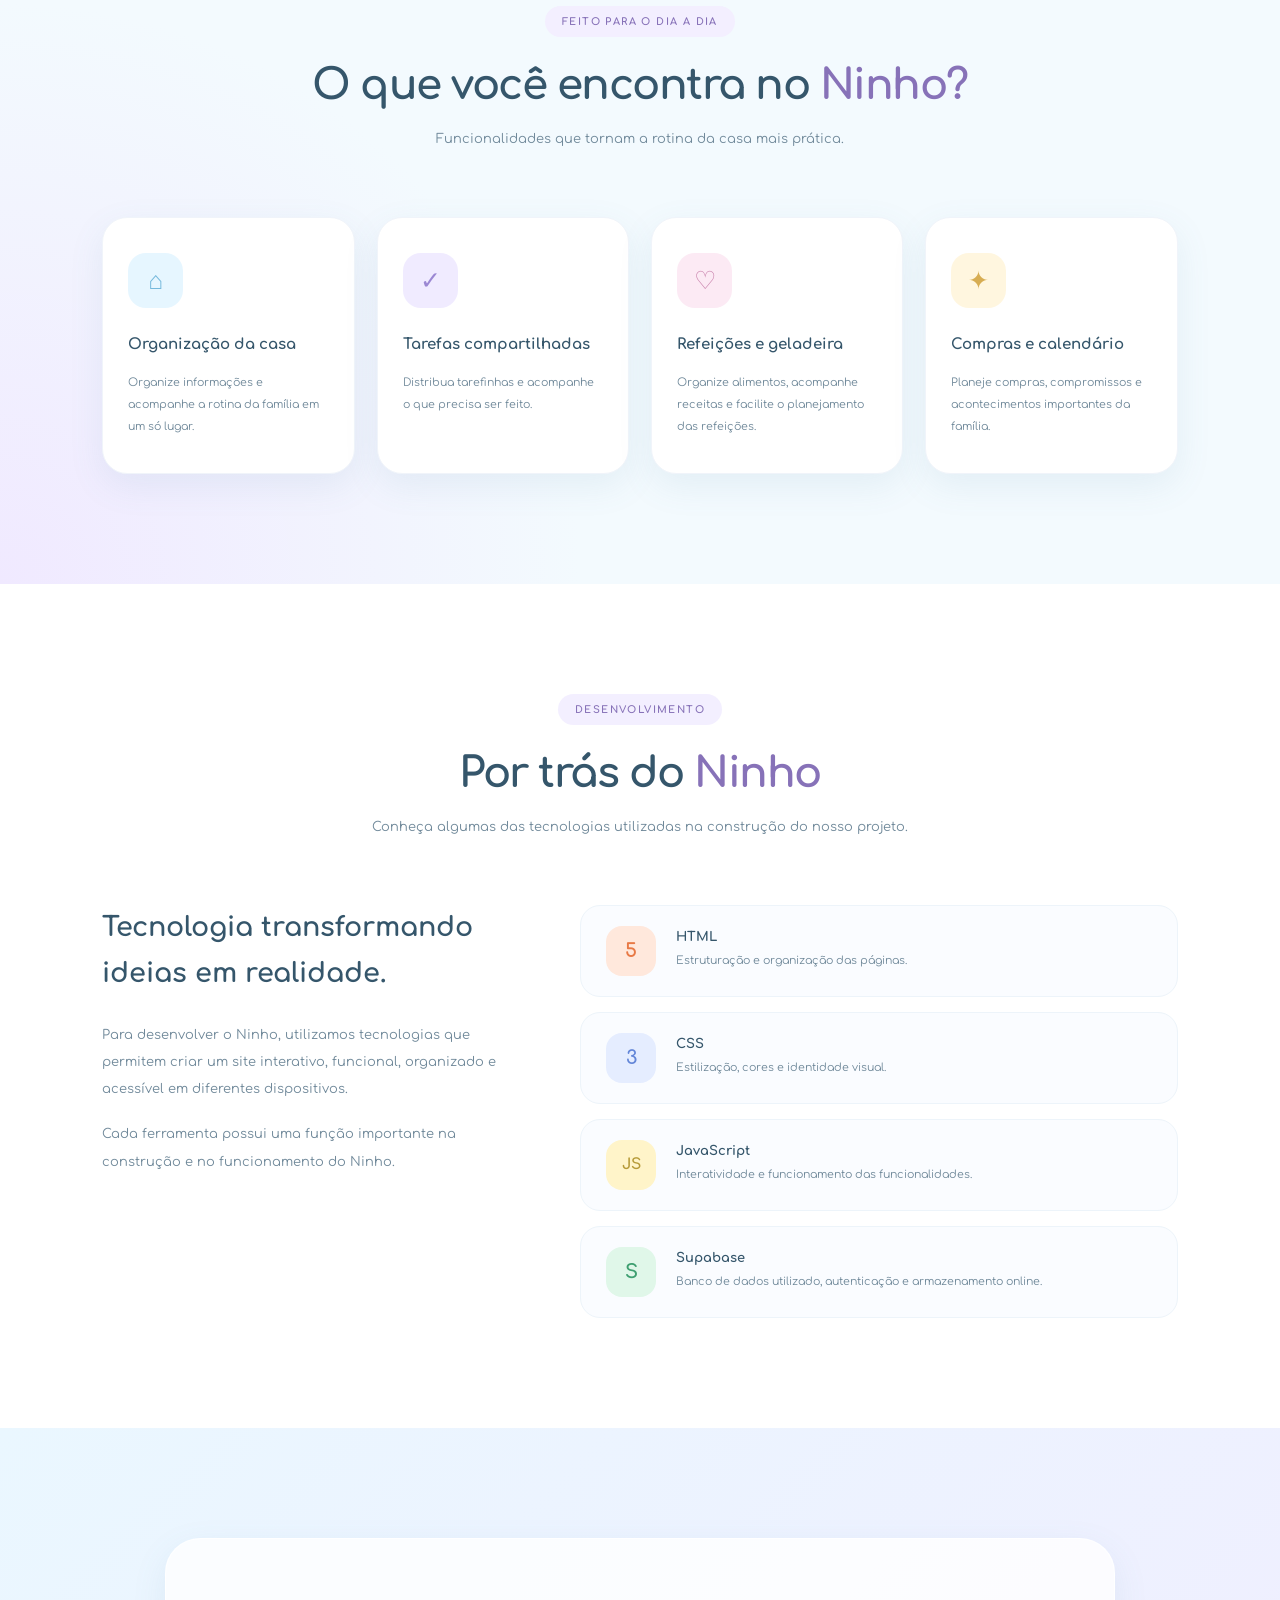
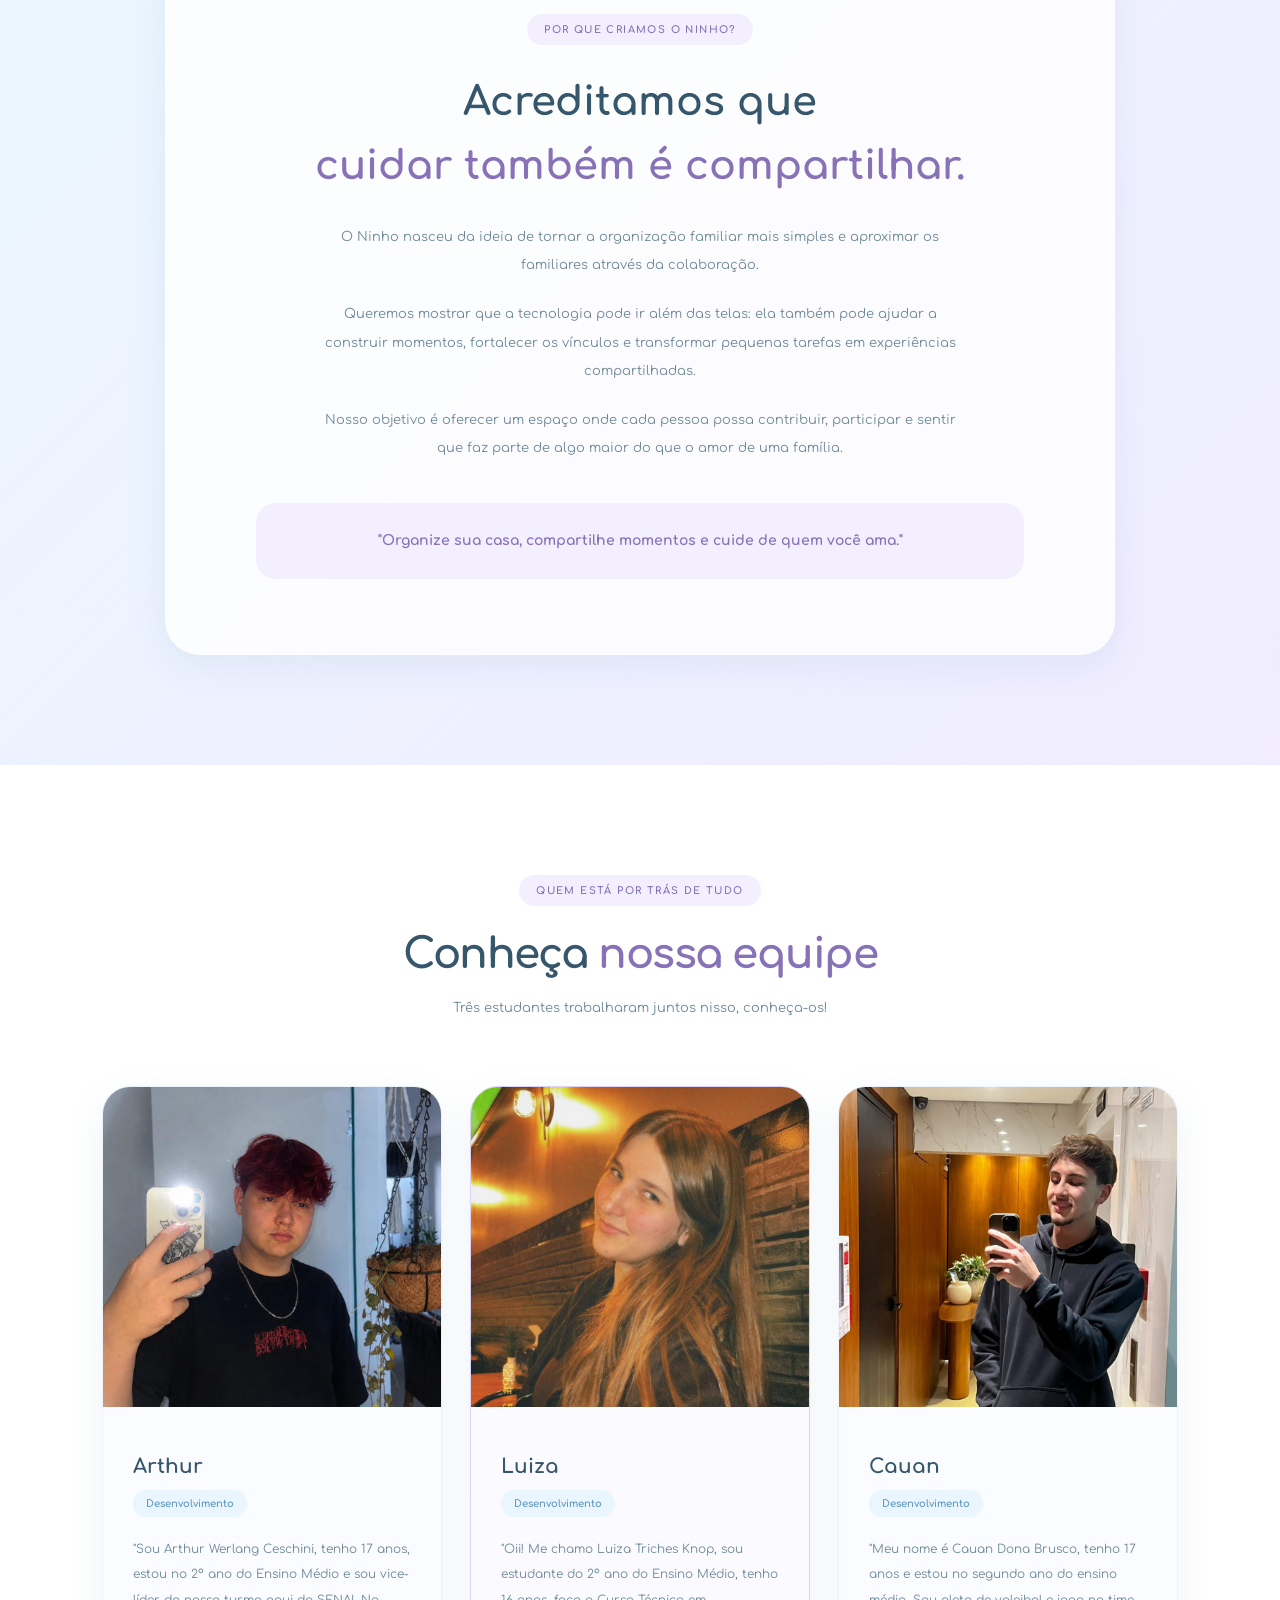
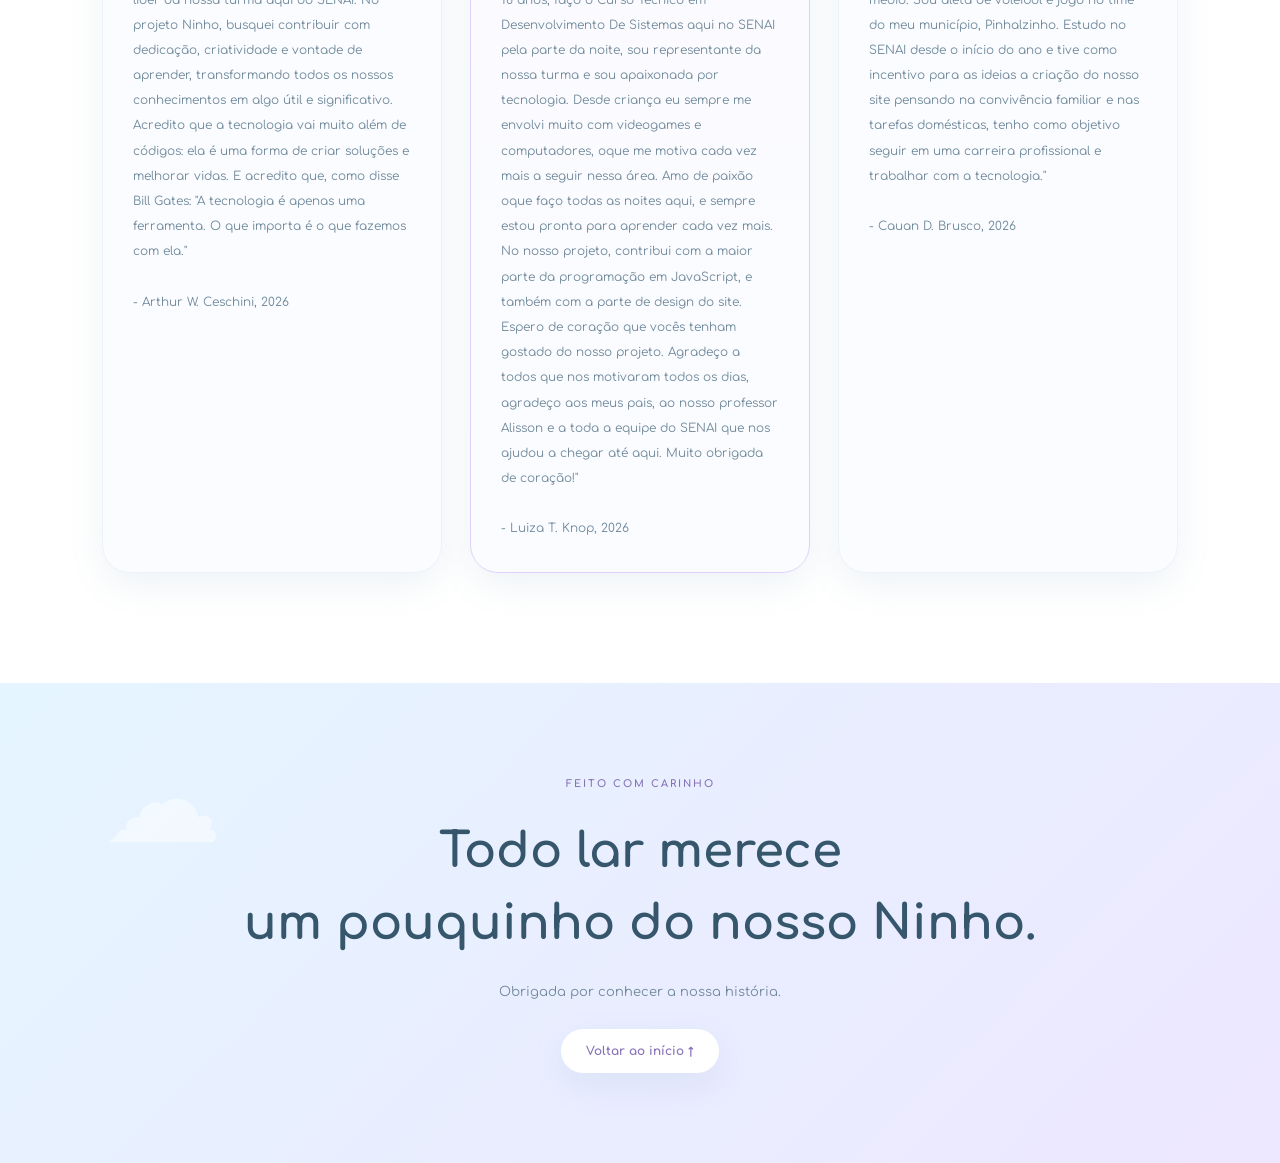
==== commit 075c804d: "3" ====
--- a/index.html
+++ b/index.html
@@ -408,7 +408,8 @@
                         em JavaScript, e também com a parte de design do site. Espero
                         de coração que vocês tenham gostado do nosso projeto. Agradeço a
                         todos que nos motivaram todos os dias, agradeço aos meus pais, ao
-                        nosso professor Alisson e a todos que nos incentivaram."
+                        nosso professor Alisson e a toda a equipe do SENAI que nos ajudou 
+                        a chegar até aqui. Muito obrigada de coração!"
                         <br><br>
                         - Luiza T. Knop, 2026
                     </p>
@@ -438,9 +439,10 @@
                         no segundo ano do ensino médio. Sou aleta de voleibol 
                         e jogo no time do meu município, Pinhalzinho. Estudo 
                         no SENAI desde o início do ano e tive como incentivo 
-                        para as ideias para a criação do nosso site a convivência 
-                        familiar e tarefas domésticas, tenho como objetivo seguir 
-                        em uma carreira profissional e trabalhar com a tecnologia."
+                        para as ideias a criação do nosso site pensando na 
+                        convivência familiar e nas tarefas domésticas,
+                        tenho como objetivo seguir em uma carreira profissional 
+                        e trabalhar com a tecnologia."
                         <br><br>
                         - Cauan D. Brusco, 2026
                     </p>
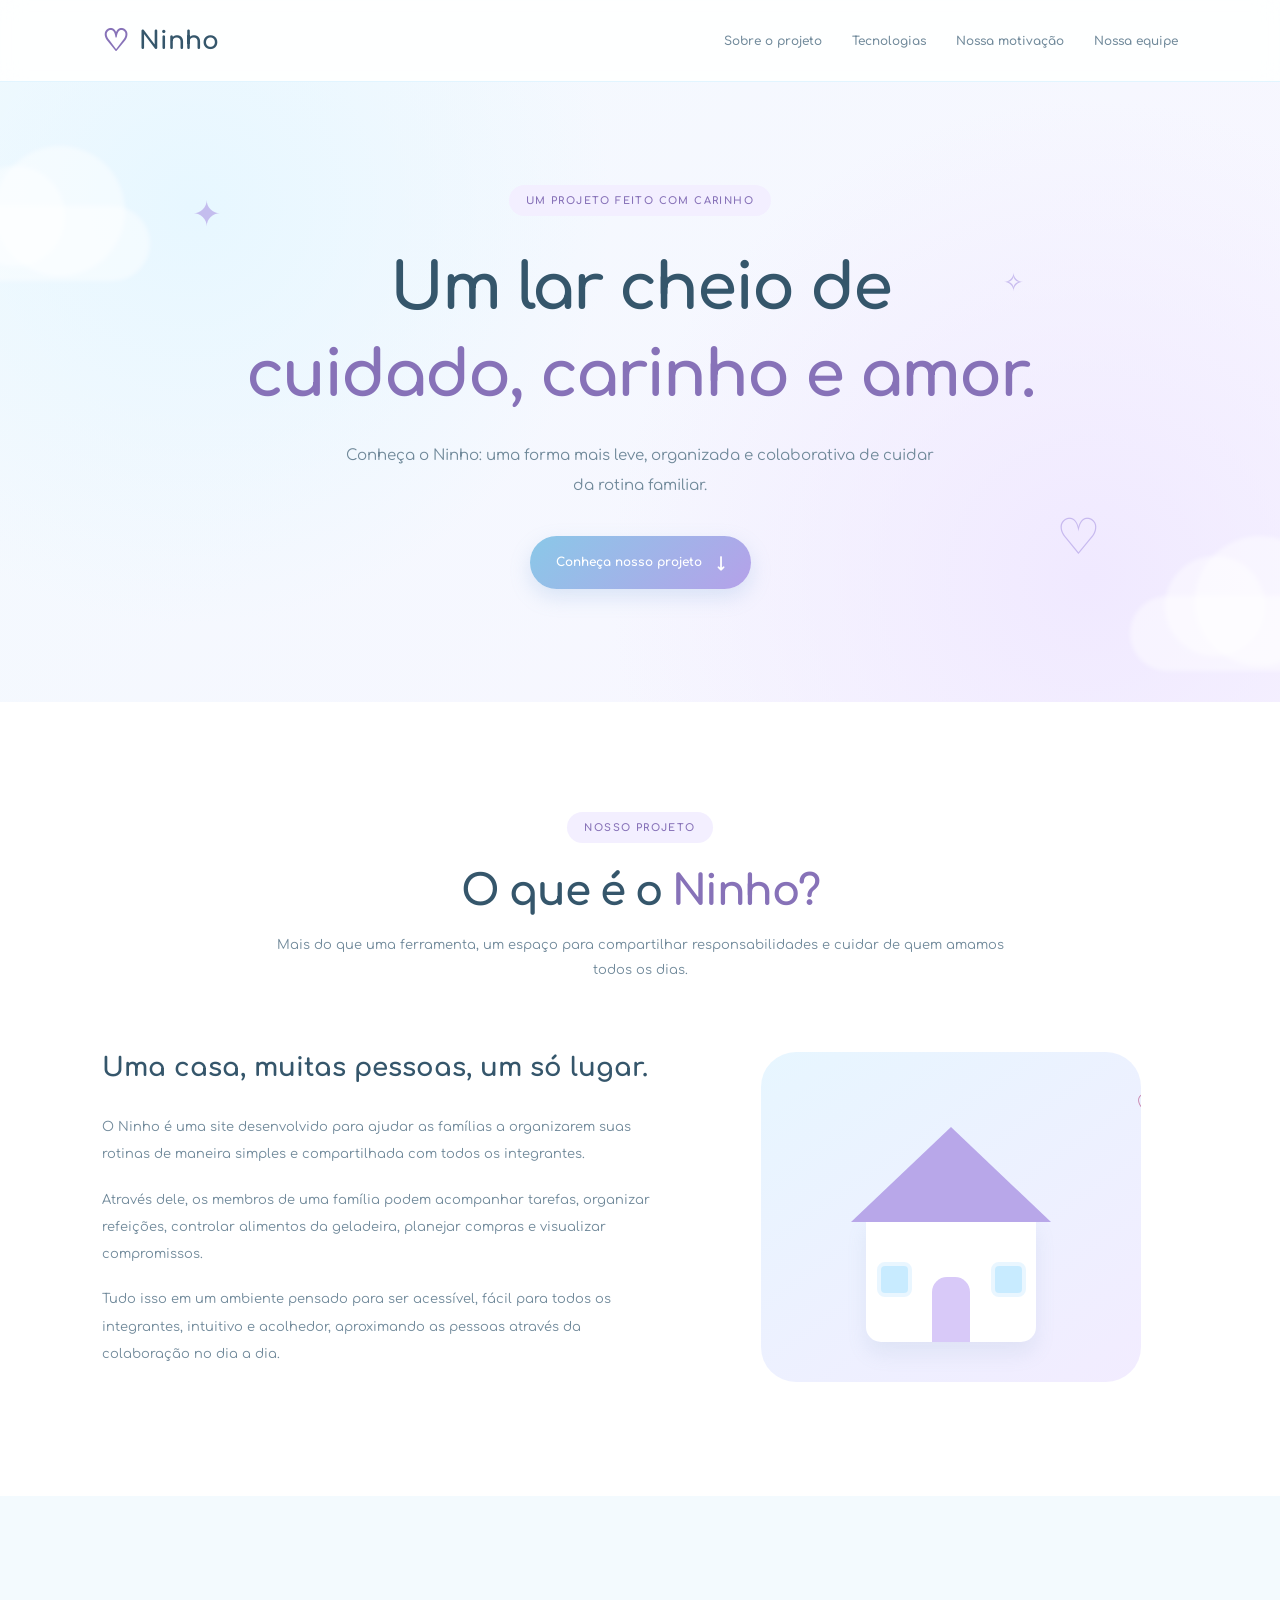
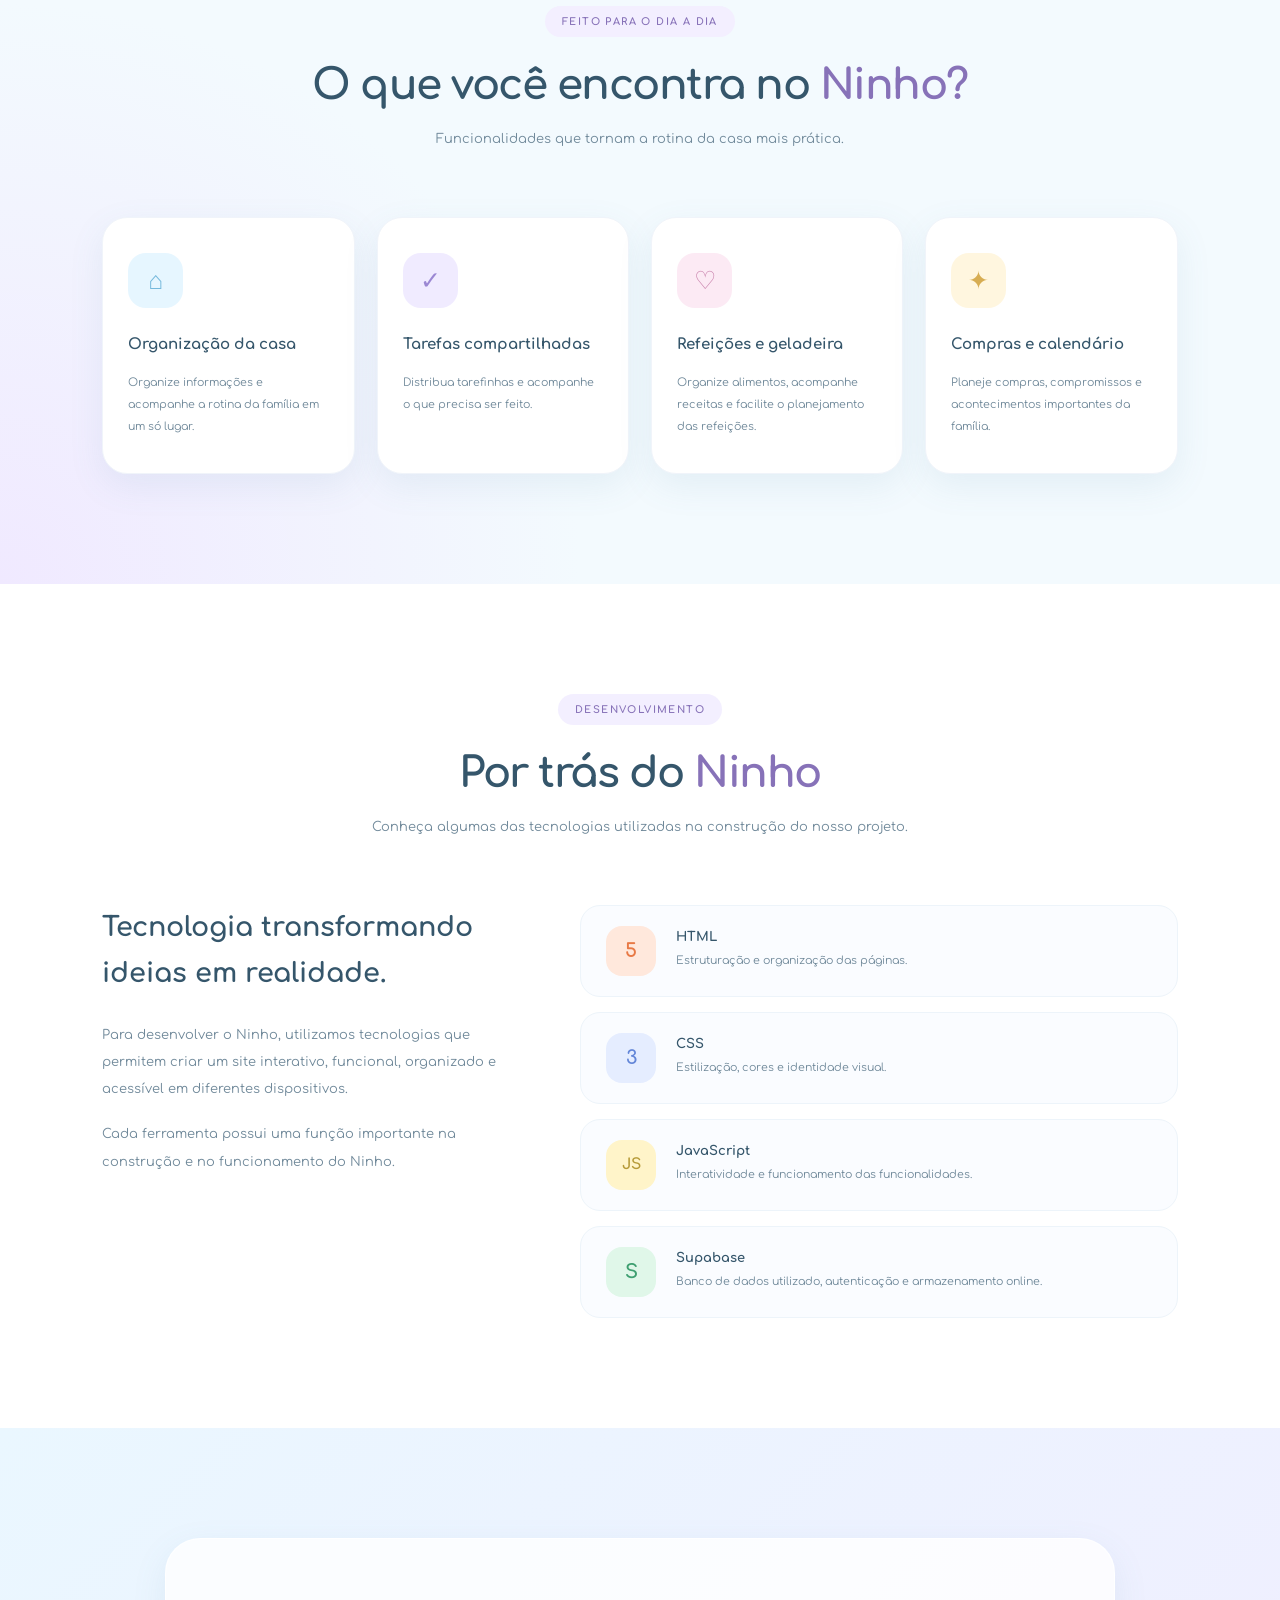
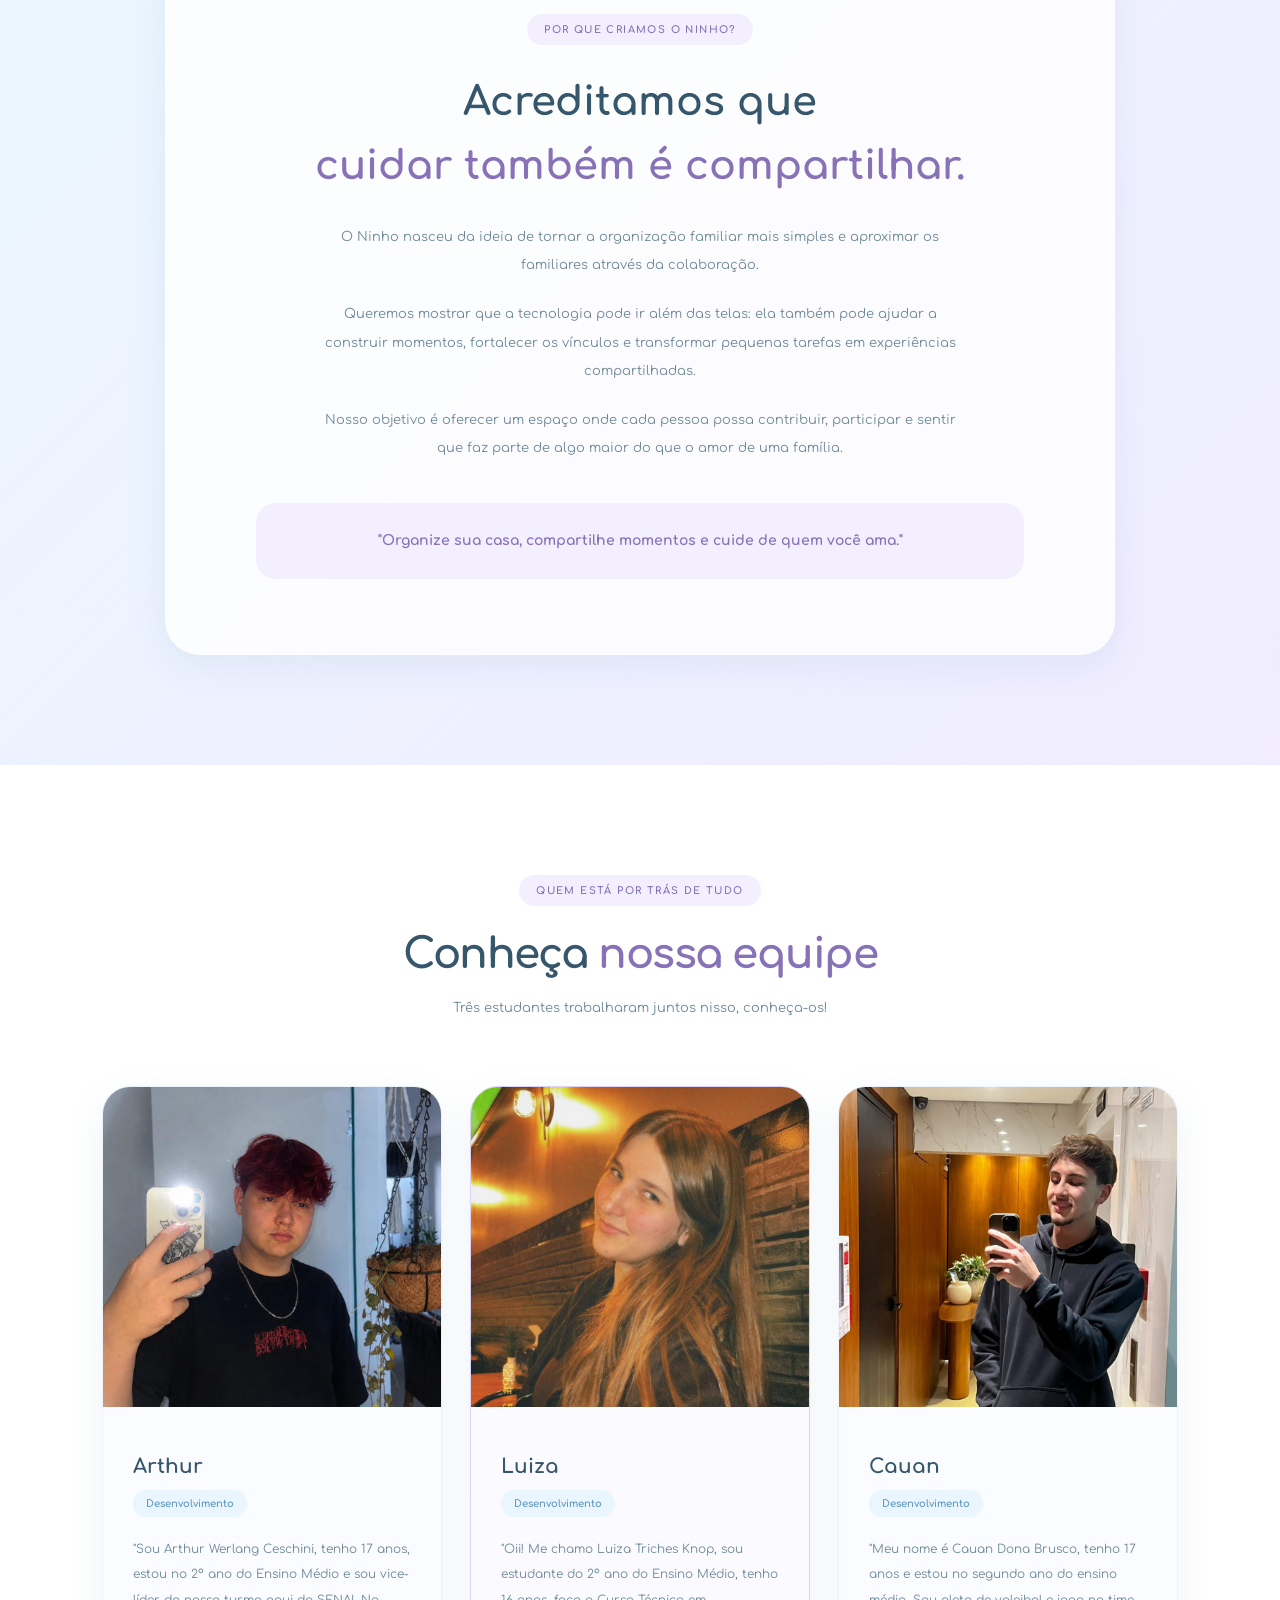
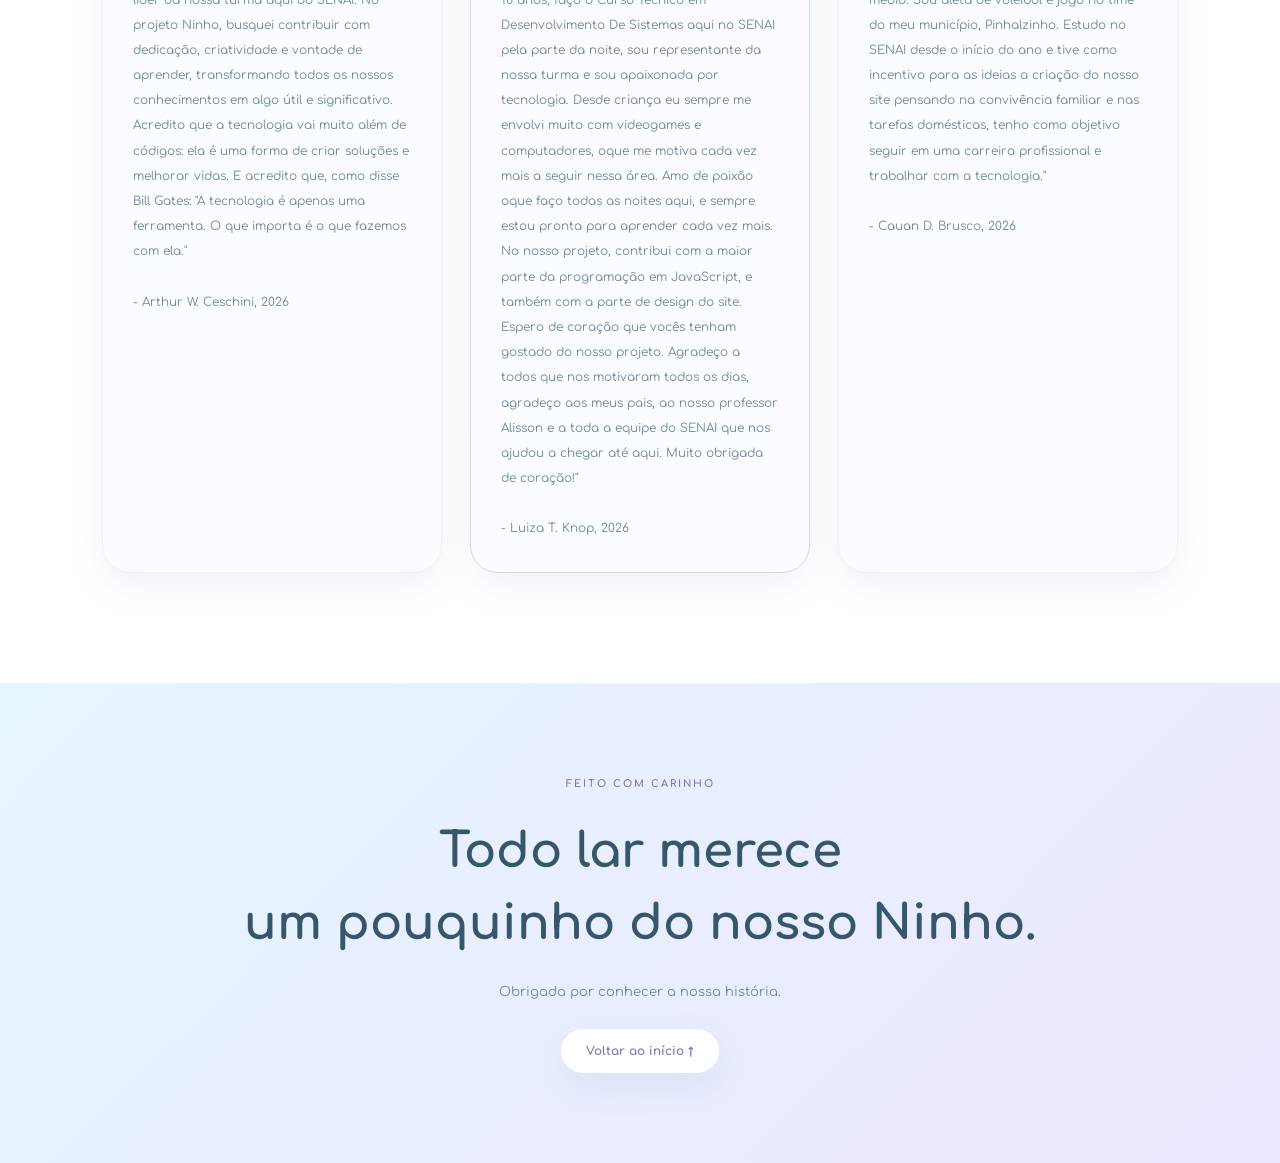
==== commit a43c4d8b: "4" ====
--- a/index.html
+++ b/index.html
@@ -117,8 +117,6 @@
             <div class="sobre-ilustracao">
 
                 <div class="ilustracao-card">
-
-                    <div class="ilustracao-nuvem">☁</div>
 
                     <div class="casinha">
                         <div class="telhado"></div>
@@ -460,8 +458,6 @@
     <!-- FINAL -->
     <section class="final">
 
-        <div class="final-nuvem">☁</div>
-
         <div class="final-conteudo">
 
             <span>FEITO COM CARINHO</span>
